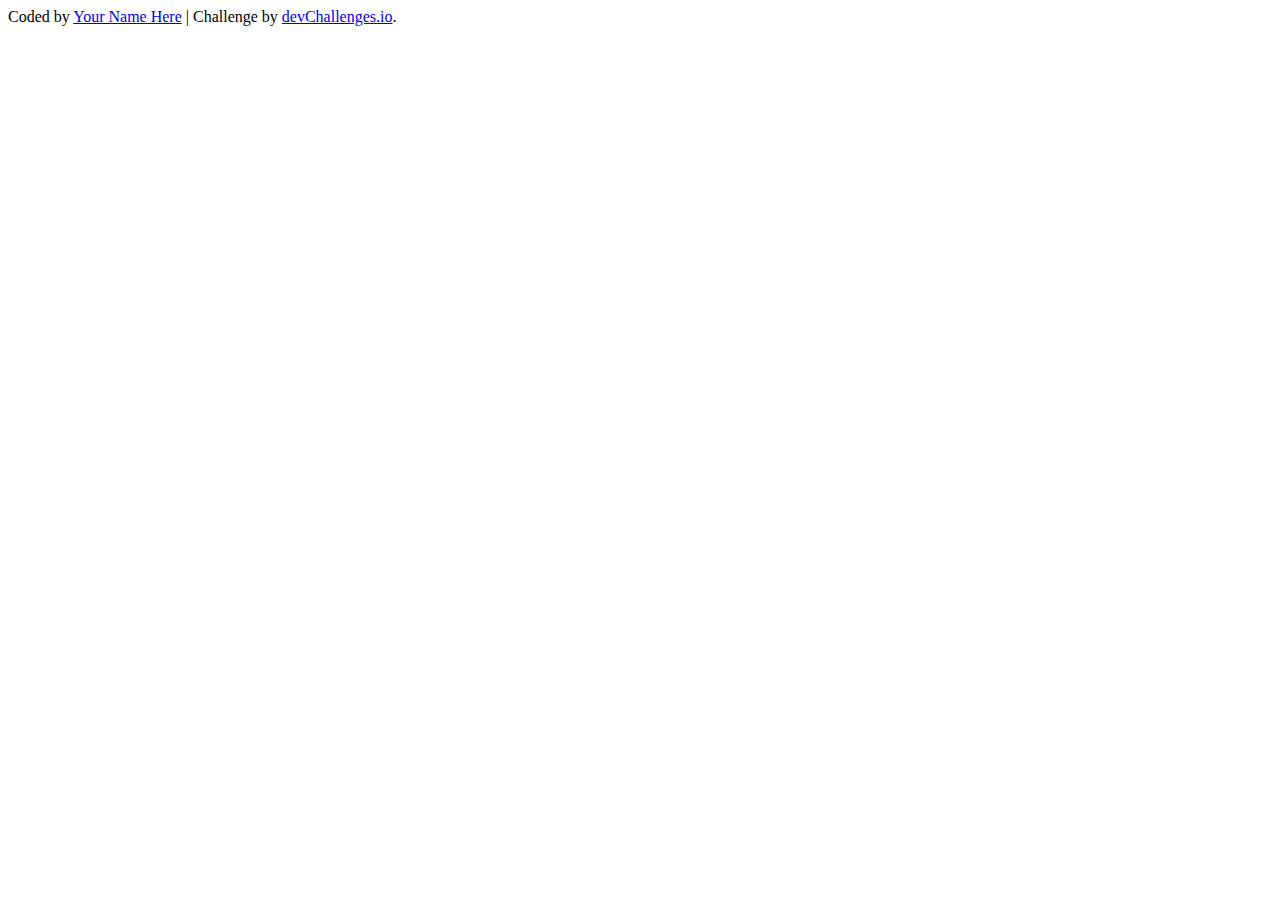
==== music-player/index.html @ c3b5c690 "Renamed files" ====
<!DOCTYPE html>
<html lang="en">

<head>
	<meta charset="UTF-8" />
	<meta name="viewport"
		content="width=device-width, initial-scale=1.0" />

	<link rel="icon"
		href="resources/favicon.ico"
		type="image/x-icon"
		sizes="96x96" />

	<title>Music Player | devChallenges.io</title>
</head>

<body>
	<!-- 

  Lost in the City Lights
  
  Cosmo Sheldrake

  Forest Lullaby
  
  Lesfm
  -->

	<div class="author-info">
		Coded by <a href="#">Your Name Here</a> | Challenge by
		<a href="https://www.devchallenges.io?ref=challenge"
			target="_blank">devChallenges.io</a>.
	</div>
</body>

</html>
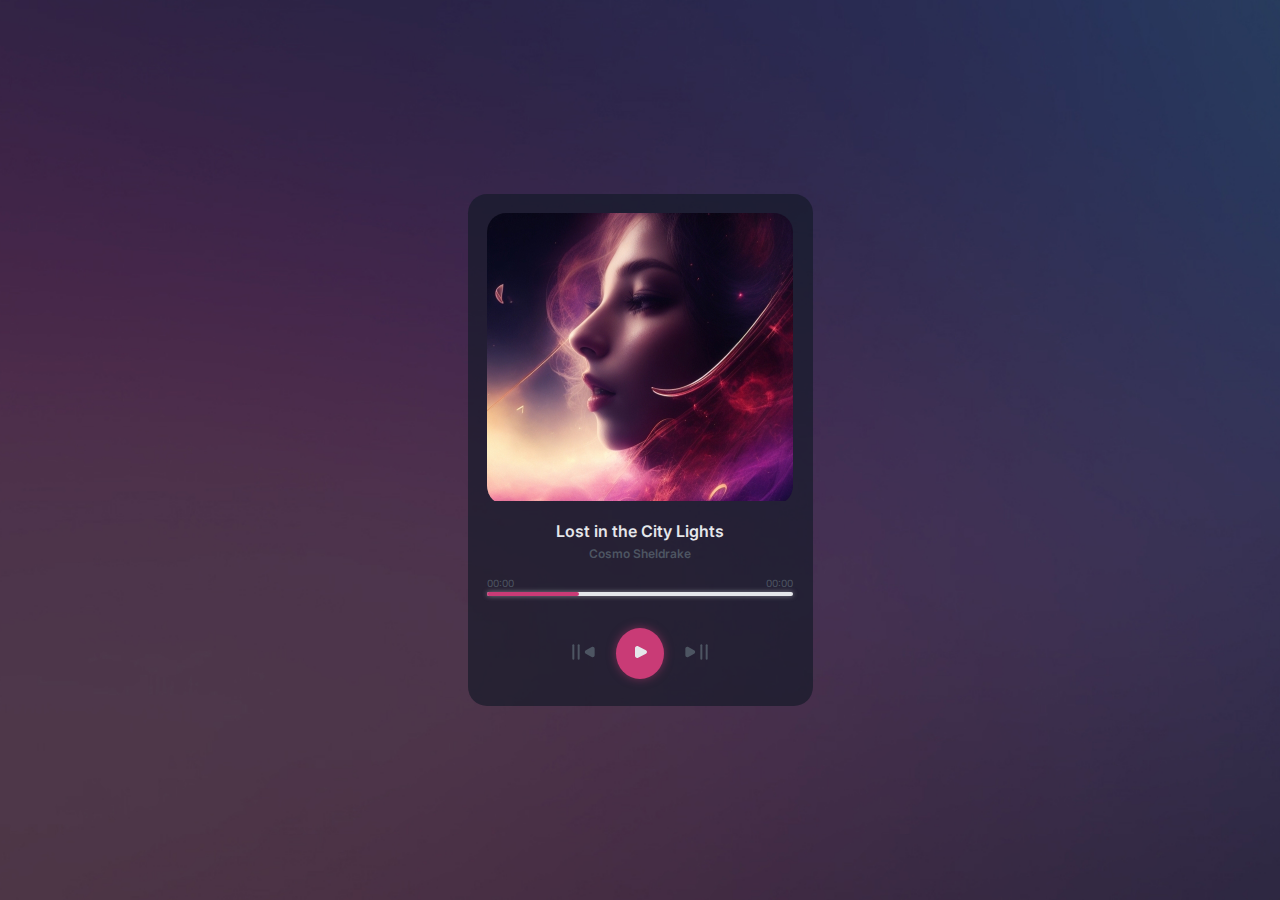
==== commit 82f2c37e: "Added styles" ====
--- a/music-player/index.html
+++ b/music-player/index.html
@@ -5,32 +5,71 @@
 	<meta charset="UTF-8" />
 	<meta name="viewport"
 		content="width=device-width, initial-scale=1.0" />
-
 	<link rel="icon"
 		href="resources/favicon.ico"
 		type="image/x-icon"
 		sizes="96x96" />
-
 	<title>Music Player | devChallenges.io</title>
+	<link rel="stylesheet"
+		href="./assets/sass/styles.css" />
 </head>
 
 <body>
-	<!-- 
+	<div class="music-player-container">
+		<div class="music-player">
+			<audio src="./assets/audio/forest-lullaby-110624.mp3"
+				id="audio"></audio>
 
-  Lost in the City Lights
-  
-  Cosmo Sheldrake
+			<div class="music-player__cover">
+				<img src="./assets/images/cover-1.jpg"
+					alt="Lost in the City Lights" />
+			</div>
+			<div class="music-player__info">
+				<h1 class="music-player__title"
+					id="title">Lost in the City Lights</h1>
+				<p class="music-player__artist">Cosmo Sheldrake</p>
+			</div>
+			<div class="music-player__progress">
+				<div class="music-player__progress--duration">
+					<div class="remains-time">
+						00:00
+					</div>
+					<div class="total-time">
+						00:00
+					</div>
+				</div>
+				<div class="music-player__progress--bar">
+					<div class="music-player__progress--bar--fill"
+						id="progress"></div>
+				</div>
+			</div>
+			<div class="music-player__buttons">
+				<button type="button"
+					class="navigation-button"
+					id="previous-btn"
+					title="Previous Song">
+					<img src="./assets/images/Stop_and_play_fill.svg"
+						alt="Previous icon for the songs" />
+				</button>
+				<button type="button"
+					class="play-button"
+					id="play-btn"
+					title="Play Song">
+					<img src="./assets/images/Play_fill.svg"
+						alt="Play icon for the songs" />
+				</button>
+				<button type="button"
+					class="navigation-button"
+					id="next-btn"
+					title="Next Song">
+					<img src="./assets/images/Stop_and_play_fill_reverse.svg"
+						alt="Next icon for the songs" />
+				</button>
+			</div>
+		</div>
+	</div>
 
-  Forest Lullaby
-  
-  Lesfm
-  -->
-
-	<div class="author-info">
-		Coded by <a href="#">Your Name Here</a> | Challenge by
-		<a href="https://www.devchallenges.io?ref=challenge"
-			target="_blank">devChallenges.io</a>.
-	</div>
+	<script src="./assets/js/app.js"></script>
 </body>
 
 </html>--- a/music-player/assets/sass/styles.css
+++ b/music-player/assets/sass/styles.css
@@ -0,0 +1,110 @@
+/*
+* Import Google Fonts
+*/
+@import url("https://fonts.googleapis.com/css2?family=Inter:ital,opsz,wght@0,14..32,100..900;1,14..32,100..900&display=swap");
+/*
+* Reset CSS
+* Global styles
+*/
+* {
+  margin: 0;
+  padding: 0;
+  box-sizing: border-box;
+  font-family: "Inter", sans-serif;
+}
+
+/*
+* Music player
+*/
+.music-player-container {
+  display: flex;
+  align-items: center;
+  justify-content: center;
+  height: 100vh;
+  background-image: url("../images/gradient-bg.jpg");
+  background-size: cover;
+  background-position: center;
+}
+
+.music-player {
+  display: flex;
+  flex-direction: column;
+  align-items: center;
+  justify-content: center;
+  background-color: rgba(18, 24, 38, 0.6509803922);
+  width: 345px;
+  padding: 1.2rem;
+  border-radius: 1.2rem;
+}
+.music-player__cover {
+  border-radius: 1.2rem;
+  overflow: hidden;
+}
+.music-player__info {
+  display: flex;
+  flex-direction: column;
+  align-items: center;
+  gap: 5px;
+  padding: 1rem 0;
+}
+.music-player__info h1 {
+  color: #E5E7EB;
+  font-size: 1rem;
+  font-weight: 600;
+}
+.music-player__info p {
+  color: #4D5562;
+  font-size: 0.75rem;
+  font-weight: 600;
+}
+.music-player__progress {
+  width: 100%;
+  display: flex;
+  align-items: center;
+  flex-direction: column;
+  justify-content: center;
+  gap: 3px;
+}
+.music-player__progress--duration {
+  display: flex;
+  align-items: center;
+  justify-content: space-between;
+  width: 100%;
+  color: #4D5562;
+  font-size: 0.625rem;
+}
+.music-player__progress--bar {
+  width: 100%;
+  height: 0.25rem;
+  background-color: #E5E7EB;
+  box-shadow: 0 0 5px rgba(229, 231, 235, 0.5);
+  border-radius: 0.2rem;
+  position: relative;
+}
+.music-player__progress--bar--fill {
+  height: 100%;
+  background-color: #C93B76;
+  width: 30%;
+  border-radius: 0.2rem;
+}
+.music-player__buttons {
+  padding: 2rem 0 0.5rem;
+  display: flex;
+  gap: 1rem;
+}
+.music-player__buttons button {
+  border: none;
+  cursor: pointer;
+}
+.music-player__buttons button.play-button {
+  background-color: #C93B76;
+  color: #E5E7EB;
+  padding: 0.5rem;
+  border-radius: 50%;
+  box-shadow: 0 0 10px rgba(201, 59, 118, 0.5);
+}
+.music-player__buttons button.navigation-button {
+  color: #E5E7EB;
+  border-radius: 50%;
+  background-color: transparent;
+}/*# sourceMappingURL=styles.css.map */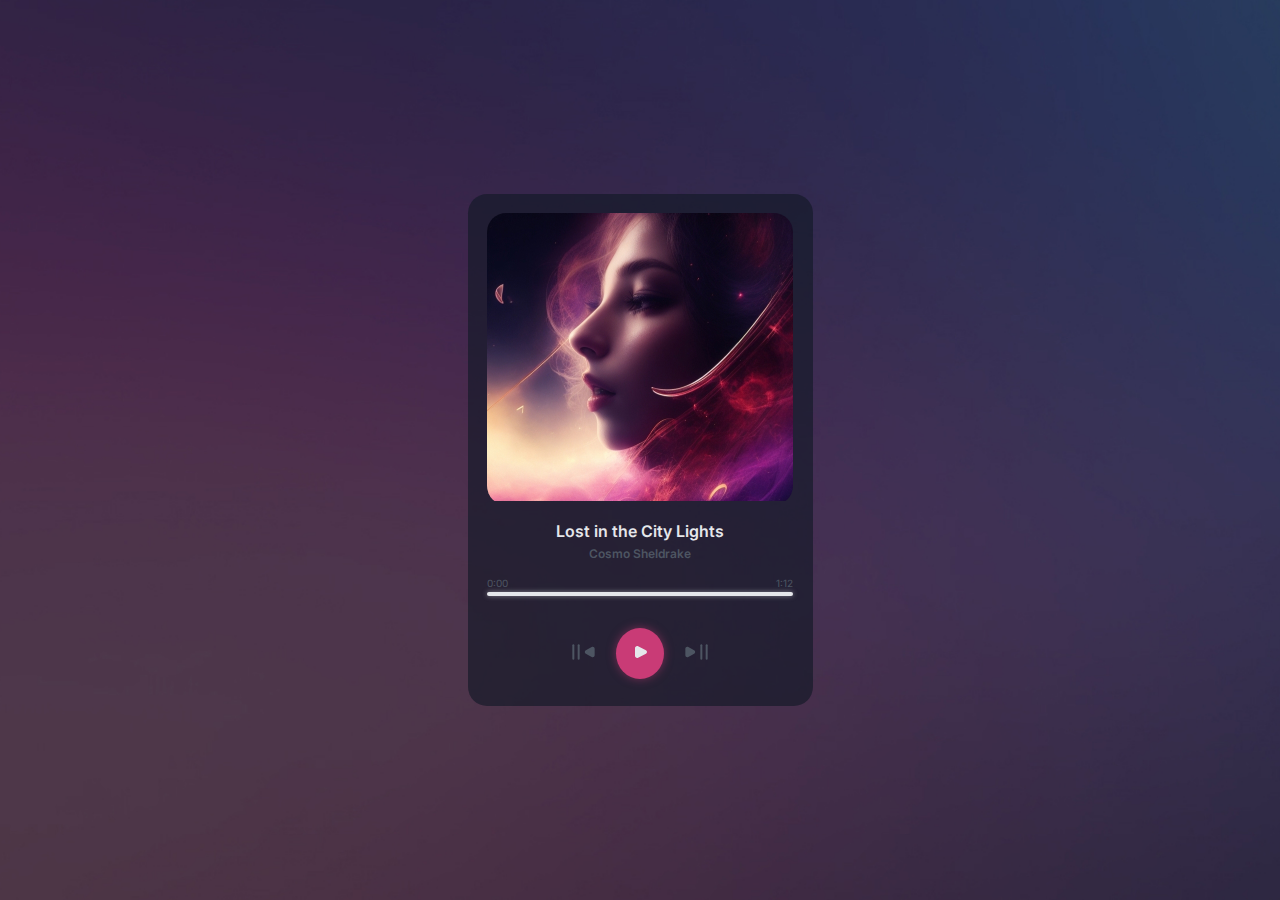
==== commit 7c8ce9e3: "Added jump to time feature" ====
--- a/music-player/index.html
+++ b/music-player/index.html
@@ -6,7 +6,7 @@
 	<meta name="viewport"
 		content="width=device-width, initial-scale=1.0" />
 	<link rel="icon"
-		href="resources/favicon.ico"
+		href="./assets/images/favicon.ico"
 		type="image/x-icon"
 		sizes="96x96" />
 	<title>Music Player | devChallenges.io</title>
@@ -18,49 +18,52 @@
 	<div class="music-player-container">
 		<div class="music-player">
 			<audio src="./assets/audio/forest-lullaby-110624.mp3"
-				id="audio"></audio>
-
+				id="songAudio"></audio>
 			<div class="music-player__cover">
 				<img src="./assets/images/cover-1.jpg"
-					alt="Lost in the City Lights" />
+					alt="Lost in the City Lights"
+					id="songCover" />
 			</div>
 			<div class="music-player__info">
 				<h1 class="music-player__title"
-					id="title">Lost in the City Lights</h1>
-				<p class="music-player__artist">Cosmo Sheldrake</p>
+					id="songTitle">Lost in the City Lights</h1>
+				<p class="music-player__artist"
+					id="songArtist">Cosmo Sheldrake</p>
 			</div>
 			<div class="music-player__progress">
 				<div class="music-player__progress--duration">
-					<div class="remains-time">
+					<div class="current-time"
+						id="currentTime">
 						00:00
 					</div>
-					<div class="total-time">
+					<div class="total-time"
+						id="totalTime">
 						00:00
 					</div>
 				</div>
-				<div class="music-player__progress--bar">
+				<div class="music-player__progress--bar" id="progressBarContainer">
 					<div class="music-player__progress--bar--fill"
-						id="progress"></div>
+						id="progressBarFill"></div>
 				</div>
 			</div>
 			<div class="music-player__buttons">
 				<button type="button"
 					class="navigation-button"
-					id="previous-btn"
+					id="prevButton"
 					title="Previous Song">
 					<img src="./assets/images/Stop_and_play_fill.svg"
 						alt="Previous icon for the songs" />
 				</button>
 				<button type="button"
 					class="play-button"
-					id="play-btn"
+					id="playButton"
 					title="Play Song">
 					<img src="./assets/images/Play_fill.svg"
 						alt="Play icon for the songs" />
 				</button>
 				<button type="button"
 					class="navigation-button"
-					id="next-btn"
+					id="nextButton"
 					title="Next Song">
 					<img src="./assets/images/Stop_and_play_fill_reverse.svg"
 						alt="Next icon for the songs" />
--- a/music-player/assets/sass/styles.css
+++ b/music-player/assets/sass/styles.css
@@ -20,7 +20,7 @@
   display: flex;
   align-items: center;
   justify-content: center;
-  height: 100vh;
+  min-height: 100vh;
   background-image: url("../images/gradient-bg.jpg");
   background-size: cover;
   background-position: center;
@@ -80,6 +80,7 @@
   box-shadow: 0 0 5px rgba(229, 231, 235, 0.5);
   border-radius: 0.2rem;
   position: relative;
+  cursor: pointer;
 }
 .music-player__progress--bar--fill {
   height: 100%;
